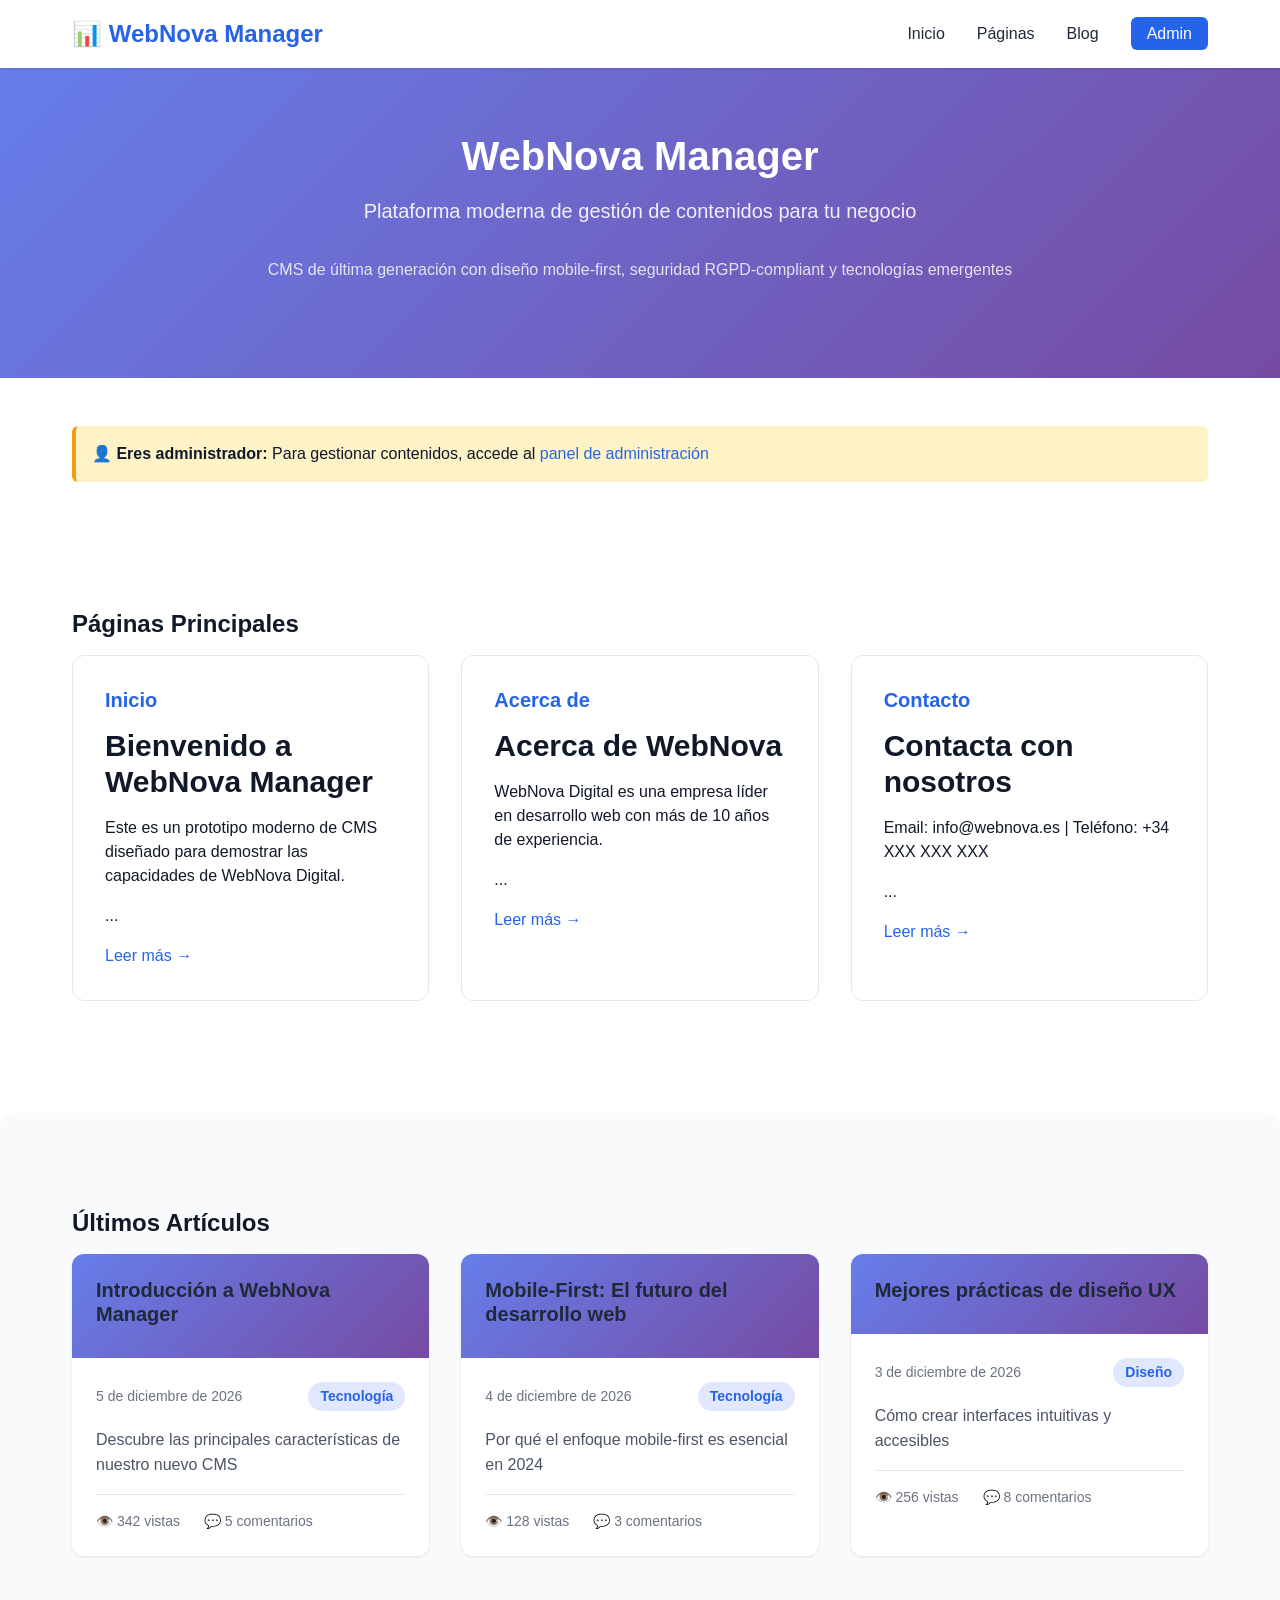
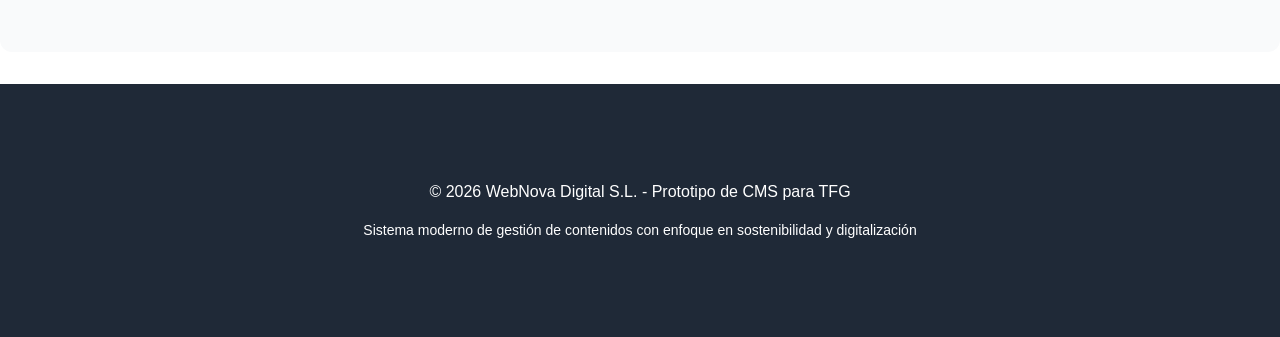
==== public/index.html @ 4efecaa6 "chore: agregar .gitignore" ====
<!DOCTYPE html>
<html lang="es">
<head>
  <meta charset="UTF-8">
  <meta name="viewport" content="width=device-width, initial-scale=1.0">
  <meta name="description" content="WebNova Manager - Plataforma moderna de gestión de contenidos">
  <title>WebNova Manager - CMS Moderno</title>
  <link rel="stylesheet" href="../assets/css/styles.css">
  <style>
    /* Public site styles */
    body {
      background: white;
    }
    
    header {
      background: white;
      box-shadow: 0 1px 3px rgba(0, 0, 0, 0.1);
      position: sticky;
      top: 0;
      z-index: 100;
    }
    
    .navbar {
      max-width: 1200px;
      margin: 0 auto;
      padding: 1rem 2rem;
      display: flex;
      justify-content: space-between;
      align-items: center;
    }
    
    .logo {
      font-size: 1.5rem;
      font-weight: 700;
      color: #2563eb;
      text-decoration: none;
    }
    
    .nav-menu {
      display: flex;
      gap: 2rem;
      list-style: none;
      margin: 0;
      padding: 0;
    }
    
    .nav-menu a {
      color: #1f2937;
      text-decoration: none;
      font-weight: 500;
      transition: color 250ms;
    }
    
    .nav-menu a:hover {
      color: #2563eb;
    }
    
    .admin-link {
      background: #2563eb;
      color: white !important;
      padding: 0.5rem 1rem;
      border-radius: 0.375rem;
    }
    
    .hero {
      background: linear-gradient(135deg, #667eea 0%, #764ba2 100%);
      color: white;
      padding: 4rem 2rem;
      text-align: center;
    }
    
    .hero h1 {
      font-size: 2.5rem;
      margin-bottom: 1rem;
      color: white;
    }
    
    .hero p {
      font-size: 1.25rem;
      margin-bottom: 2rem;
      color: rgba(255, 255, 255, 0.9);
    }
    
    .container {
      max-width: 1200px;
      margin: 0 auto;
      padding: 3rem 2rem;
    }
    
    .pages-grid {
      display: grid;
      grid-template-columns: repeat(auto-fit, minmax(300px, 1fr));
      gap: 2rem;
      margin-bottom: 4rem;
    }
    
    .page-card {
      background: white;
      border: 1px solid #e5e7eb;
      border-radius: 0.75rem;
      padding: 2rem;
      transition: all 250ms;
      cursor: pointer;
    }
    
    .page-card:hover {
      box-shadow: 0 10px 25px rgba(0, 0, 0, 0.1);
      transform: translateY(-4px);
    }
    
    .page-card h3 {
      margin-top: 0;
      color: #2563eb;
    }
    
    .page-card a {
      color: #2563eb;
      text-decoration: none;
      font-weight: 500;
    }
    
    .page-card a:hover {
      text-decoration: underline;
    }
    
    .blog-section {
      background: #f9fafb;
      padding: 3rem 2rem;
      margin-bottom: 2rem;
      border-radius: 0.75rem;
    }
    
    .blog-grid {
      display: grid;
      grid-template-columns: repeat(auto-fit, minmax(350px, 1fr));
      gap: 2rem;
    }
    
    .post-card {
      background: white;
      border-radius: 0.75rem;
      overflow: hidden;
      box-shadow: 0 1px 3px rgba(0, 0, 0, 0.1);
      transition: all 250ms;
    }
    
    .post-card:hover {
      box-shadow: 0 10px 25px rgba(0, 0, 0, 0.1);
      transform: translateY(-4px);
    }
    
    .post-header {
      background: linear-gradient(135deg, #667eea 0%, #764ba2 100%);
      color: white;
      padding: 1.5rem;
      min-height: 80px;
      display: flex;
      align-items: flex-end;
    }
    
    .post-body {
      padding: 1.5rem;
    }
    
    .post-title {
      margin: 0 0 0.5rem 0;
      font-size: 1.25rem;
      color: #1f2937;
    }
    
    .post-meta {
      display: flex;
      justify-content: space-between;
      align-items: center;
      margin-bottom: 1rem;
      font-size: 0.875rem;
      color: #6b7280;
    }
    
    .post-category {
      display: inline-block;
      background: #e0e7ff;
      color: #2563eb;
      padding: 0.25rem 0.75rem;
      border-radius: 9999px;
      font-weight: 600;
    }
    
    .post-excerpt {
      color: #4b5563;
      line-height: 1.6;
      margin-bottom: 1rem;
    }
    
    .post-stats {
      display: flex;
      gap: 1.5rem;
      font-size: 0.875rem;
      color: #6b7280;
      padding-top: 1rem;
      border-top: 1px solid #e5e7eb;
    }
    
    footer {
      background: #1f2937;
      color: white;
      padding: 3rem 2rem;
      text-align: center;
    }
    
    footer p {
      margin: 0;
    }
    
    .admin-notice {
      background: #fef3c7;
      border-left: 4px solid #f59e0b;
      padding: 1rem;
      margin-bottom: 2rem;
      border-radius: 0.375rem;
    }
    
    @media (max-width: 768px) {
      .navbar {
        flex-direction: column;
        gap: 1rem;
      }
      
      .nav-menu {
        flex-direction: column;
        gap: 1rem;
        text-align: center;
      }
      
      .hero h1 {
        font-size: 1.75rem;
      }
      
      .hero p {
        font-size: 1rem;
      }
    }
  </style>
</head>
<body>
  <!-- Header -->
  <header>
    <nav class="navbar">
      <a href="index.html" class="logo">📊 WebNova Manager</a>
      <ul class="nav-menu" id="mainNav">
        <li><a href="index.html">Inicio</a></li>
        <li><a href="#pages">Páginas</a></li>
        <li><a href="#blog">Blog</a></li>
        <li><a href="admin/dashboard.html" class="admin-link">Admin</a></li>
      </ul>
    </nav>
  </header>
  
  <!-- Hero -->
  <section class="hero">
    <h1>WebNova Manager</h1>
    <p>Plataforma moderna de gestión de contenidos para tu negocio</p>
    <p style="font-size: 1rem; opacity: 0.9;">CMS de última generación con diseño mobile-first, seguridad RGPD-compliant y tecnologías emergentes</p>
  </section>
  
  <!-- Main Content -->
  <div class="container">
    <div class="admin-notice">
      <strong>👤 Eres administrador:</strong> Para gestionar contenidos, accede al <a href="admin/dashboard.html">panel de administración</a>
    </div>
  </div>
  
  <!-- Pages Section -->
  <div class="container" id="pages">
    <h2>Páginas Principales</h2>
    <div class="pages-grid" id="pagesContainer"></div>
  </div>
  
  <!-- Blog Section -->
  <section class="blog-section" id="blog">
    <div class="container">
      <h2>Últimos Artículos</h2>
      <div class="blog-grid" id="postsContainer"></div>
    </div>
  </section>
  
  <!-- Footer -->
  <footer>
    <div class="container">
      <p>&copy; 2026 WebNova Digital S.L. - Prototipo de CMS para TFG</p>
      <p style="font-size: 0.875rem; margin-top: 1rem;">Sistema moderno de gestión de contenidos con enfoque en sostenibilidad y digitalización</p>
    </div>
  </footer>
  
  <script src="../assets/js/db.js"></script>
  <script>
    // Cargar páginas
    function loadPages() {
      const pages = DB.getPages('published');
      const html = pages.slice(0, 3).map(page => `
        <div class="page-card">
          <h3>${page.title}</h3>
          <p>${page.content.substring(0, 150)}...</p>
          <a href="#" onclick="alert('Vista detallada de página'); return false;">Leer más →</a>
        </div>
      `).join('');
      
      document.getElementById('pagesContainer').innerHTML = html;
    }
    
    // Cargar artículos
    function loadPosts() {
      const posts = DB.getPosts('published');
      const html = posts.slice(0, 6).map(post => {
        const category = DB.getCategoryById(post.categoryId);
        const date = new Date(post.createdAt).toLocaleDateString('es-ES', {
          year: 'numeric',
          month: 'long',
          day: 'numeric'
        });
        
        return `
          <div class="post-card">
            <div class="post-header">
              <h3 class="post-title">${post.title}</h3>
            </div>
            <div class="post-body">
              <div class="post-meta">
                <span>${date}</span>
                ${category ? `<span class="post-category">${category.name}</span>` : ''}
              </div>
              <p class="post-excerpt">${post.excerpt}</p>
              <div class="post-stats">
                <span>👁️ ${post.views} vistas</span>
                <span>💬 ${post.comments} comentarios</span>
              </div>
            </div>
          </div>
        `;
      }).join('');
      
      document.getElementById('postsContainer').innerHTML = html;
    }
    
    // Inicializar
    DB.initialize();
    loadPages();
    loadPosts();
  </script>
</body>
</html>
---- assets/css/styles.css ----
/* ════════════════════════════════════════════════════════════════════ */
/* WEBNOVA MANAGER - ESTILOS GLOBALES */
/* ════════════════════════════════════════════════════════════════════ */

:root {
  /* Colores Principales */
  --primary: #2563eb;
  --primary-light: #3b82f6;
  --primary-dark: #1e40af;
  --secondary: #64748b;
  --accent: #06b6d4;
  
  /* Grises */
  --gray-50: #f9fafb;
  --gray-100: #f3f4f6;
  --gray-200: #e5e7eb;
  --gray-300: #d1d5db;
  --gray-400: #9ca3af;
  --gray-500: #6b7280;
  --gray-600: #4b5563;
  --gray-700: #374151;
  --gray-800: #1f2937;
  --gray-900: #111827;
  
  /* Estados */
  --success: #10b981;
  --warning: #f59e0b;
  --danger: #ef4444;
  --info: #06b6d4;
  
  /* Espaciado */
  --spacing-xs: 0.25rem;
  --spacing-sm: 0.5rem;
  --spacing-md: 1rem;
  --spacing-lg: 1.5rem;
  --spacing-xl: 2rem;
  --spacing-2xl: 3rem;
  
  /* Tipografía */
  --font-sans: -apple-system, BlinkMacSystemFont, 'Segoe UI', 'Roboto', 'Oxygen', 'Ubuntu', 'Cantarell', sans-serif;
  --font-size-xs: 0.75rem;
  --font-size-sm: 0.875rem;
  --font-size-base: 1rem;
  --font-size-lg: 1.125rem;
  --font-size-xl: 1.25rem;
  --font-size-2xl: 1.5rem;
  --font-size-3xl: 1.875rem;
  
  /* Sombras */
  --shadow-sm: 0 1px 2px 0 rgba(0, 0, 0, 0.05);
  --shadow-md: 0 4px 6px -1px rgba(0, 0, 0, 0.1);
  --shadow-lg: 0 10px 15px -3px rgba(0, 0, 0, 0.1);
  --shadow-xl: 0 20px 25px -5px rgba(0, 0, 0, 0.1);
  
  /* Bordes */
  --radius-sm: 0.25rem;
  --radius-md: 0.375rem;
  --radius-lg: 0.5rem;
  --radius-xl: 0.75rem;
  --radius-full: 9999px;
  
  /* Transiciones */
  --transition-fast: 150ms ease-in-out;
  --transition-normal: 250ms ease-in-out;
  --transition-slow: 350ms ease-in-out;
}

/* ════════════════════════════════════════════════════════════════════ */
/* RESET Y BASE */
/* ════════════════════════════════════════════════════════════════════ */

* {
  margin: 0;
  padding: 0;
  box-sizing: border-box;
}

html {
  font-size: 16px;
  -webkit-font-smoothing: antialiased;
  -moz-osx-font-smoothing: grayscale;
}

body {
  font-family: var(--font-sans);
  font-size: var(--font-size-base);
  line-height: 1.5;
  color: var(--gray-900);
  background-color: var(--gray-50);
}

/* ════════════════════════════════════════════════════════════════════ */
/* TIPOGRAFÍA */
/* ════════════════════════════════════════════════════════════════════ */

h1, h2, h3, h4, h5, h6 {
  font-weight: 600;
  line-height: 1.2;
  margin-bottom: var(--spacing-md);
}

h1 { font-size: var(--font-size-3xl); }
h2 { font-size: var(--font-size-2xl); }
h3 { font-size: var(--font-size-xl); }
h4 { font-size: var(--font-size-lg); }
h5 { font-size: var(--font-size-base); }
h6 { font-size: var(--font-size-sm); }

p {
  margin-bottom: var(--spacing-md);
}

a {
  color: var(--primary);
  text-decoration: none;
  transition: color var(--transition-fast);
}

a:hover {
  color: var(--primary-dark);
  text-decoration: underline;
}

/* ════════════════════════════════════════════════════════════════════ */
/* FORMULARIOS */
/* ════════════════════════════════════════════════════════════════════ */

input, textarea, select {
  font-family: inherit;
  font-size: var(--font-size-base);
  padding: var(--spacing-sm) var(--spacing-md);
  border: 1px solid var(--gray-300);
  border-radius: var(--radius-lg);
  background-color: white;
  transition: border-color var(--transition-fast), box-shadow var(--transition-fast);
}

input:focus, textarea:focus, select:focus {
  outline: none;
  border-color: var(--primary);
  box-shadow: 0 0 0 3px rgba(37, 99, 235, 0.1);
}

textarea {
  resize: vertical;
  min-height: 100px;
  font-family: var(--font-sans);
}

label {
  display: block;
  margin-bottom: var(--spacing-sm);
  font-weight: 500;
  color: var(--gray-700);
}

/* ════════════════════════════════════════════════════════════════════ */
/* BOTONES */
/* ════════════════════════════════════════════════════════════════════ */

.btn {
  display: inline-flex;
  align-items: center;
  justify-content: center;
  padding: var(--spacing-sm) var(--spacing-lg);
  font-size: var(--font-size-base);
  font-weight: 500;
  border: none;
  border-radius: var(--radius-lg);
  cursor: pointer;
  transition: all var(--transition-fast);
  gap: var(--spacing-sm);
}

.btn:hover {
  transform: translateY(-2px);
  box-shadow: var(--shadow-md);
}

.btn:active {
  transform: translateY(0);
}

/* Variantes de botón */
.btn-primary {
  background-color: var(--primary);
  color: white;
}

.btn-primary:hover {
  background-color: var(--primary-dark);
}

.btn-secondary {
  background-color: var(--gray-200);
  color: var(--gray-900);
}

.btn-secondary:hover {
  background-color: var(--gray-300);
}

.btn-success {
  background-color: var(--success);
  color: white;
}

.btn-danger {
  background-color: var(--danger);
  color: white;
}

.btn-small {
  padding: var(--spacing-xs) var(--spacing-md);
  font-size: var(--font-size-sm);
}

.btn-block {
  display: flex;
  width: 100%;
}

/* ════════════════════════════════════════════════════════════════════ */
/* CARTAS Y CONTENEDORES */
/* ════════════════════════════════════════════════════════════════════ */

.card {
  background-color: white;
  border-radius: var(--radius-xl);
  box-shadow: var(--shadow-md);
  overflow: hidden;
  transition: box-shadow var(--transition-fast);
}

.card:hover {
  box-shadow: var(--shadow-lg);
}

.card-header {
  padding: var(--spacing-lg);
  border-bottom: 1px solid var(--gray-200);
  background-color: var(--gray-50);
}

.card-body {
  padding: var(--spacing-lg);
}

.card-footer {
  padding: var(--spacing-lg);
  border-top: 1px solid var(--gray-200);
  background-color: var(--gray-50);
}

.container {
  max-width: 1200px;
  margin: 0 auto;
  padding: 0 var(--spacing-md);
}

/* ════════════════════════════════════════════════════════════════════ */
/* ALERTAS */
/* ════════════════════════════════════════════════════════════════════ */

.alert {
  padding: var(--spacing-md) var(--spacing-lg);
  border-radius: var(--radius-lg);
  margin-bottom: var(--spacing-md);
  display: flex;
  align-items: center;
  gap: var(--spacing-md);
  animation: slideIn 300ms ease-out;
}

@keyframes slideIn {
  from {
    opacity: 0;
    transform: translateY(-10px);
  }
  to {
    opacity: 1;
    transform: translateY(0);
  }
}

.alert-success {
  background-color: #d1fae5;
  color: #065f46;
  border-left: 4px solid var(--success);
}

.alert-danger {
  background-color: #fee2e2;
  color: #7f1d1d;
  border-left: 4px solid var(--danger);
}

.alert-warning {
  background-color: #fef3c7;
  color: #92400e;
  border-left: 4px solid var(--warning);
}

.alert-info {
  background-color: #cffafe;
  color: #164e63;
  border-left: 4px solid var(--info);
}

/* ════════════════════════════════════════════════════════════════════ */
/* TABLA */
/* ════════════════════════════════════════════════════════════════════ */

table {
  width: 100%;
  border-collapse: collapse;
}

th {
  padding: var(--spacing-md);
  text-align: left;
  font-weight: 600;
  background-color: var(--gray-100);
  border-bottom: 2px solid var(--gray-200);
  color: var(--gray-700);
}

td {
  padding: var(--spacing-md);
  border-bottom: 1px solid var(--gray-200);
}

tbody tr:hover {
  background-color: var(--gray-50);
}

/* ════════════════════════════════════════════════════════════════════ */
/* GRID Y FLEXBOX */
/* ════════════════════════════════════════════════════════════════════ */

.grid {
  display: grid;
  gap: var(--spacing-lg);
}

.grid-2 {
  grid-template-columns: repeat(auto-fit, minmax(300px, 1fr));
}

.grid-3 {
  grid-template-columns: repeat(auto-fit, minmax(250px, 1fr));
}

.grid-4 {
  grid-template-columns: repeat(auto-fit, minmax(200px, 1fr));
}

.flex {
  display: flex;
}

.flex-between {
  display: flex;
  justify-content: space-between;
  align-items: center;
}

.flex-center {
  display: flex;
  justify-content: center;
  align-items: center;
}

.gap-sm { gap: var(--spacing-sm); }
.gap-md { gap: var(--spacing-md); }
.gap-lg { gap: var(--spacing-lg); }

/* ════════════════════════════════════════════════════════════════════ */
/* UTILIDADES */
/* ════════════════════════════════════════════════════════════════════ */

.mt-sm { margin-top: var(--spacing-sm); }
.mt-md { margin-top: var(--spacing-md); }
.mt-lg { margin-top: var(--spacing-lg); }

.mb-sm { margin-bottom: var(--spacing-sm); }
.mb-md { margin-bottom: var(--spacing-md); }
.mb-lg { margin-bottom: var(--spacing-lg); }

.p-sm { padding: var(--spacing-sm); }
.p-md { padding: var(--spacing-md); }
.p-lg { padding: var(--spacing-lg); }

.text-center { text-align: center; }
.text-right { text-align: right; }
.text-left { text-align: left; }

.text-muted { color: var(--gray-500); }
.text-success { color: var(--success); }
.text-danger { color: var(--danger); }
.text-warning { color: var(--warning); }

.font-bold { font-weight: 700; }
.font-semibold { font-weight: 600; }
.font-medium { font-weight: 500; }

.hidden { display: none; }
.visible { display: block; }

/* ════════════════════════════════════════════════════════════════════ */
/* RESPONSIVE */
/* ════════════════════════════════════════════════════════════════════ */

@media (max-width: 768px) {
  .grid-2, .grid-3, .grid-4 {
    grid-template-columns: 1fr;
  }
  
  h1 { font-size: var(--font-size-2xl); }
  h2 { font-size: var(--font-size-xl); }
  
  .container {
    padding: 0 var(--spacing-sm);
  }
}
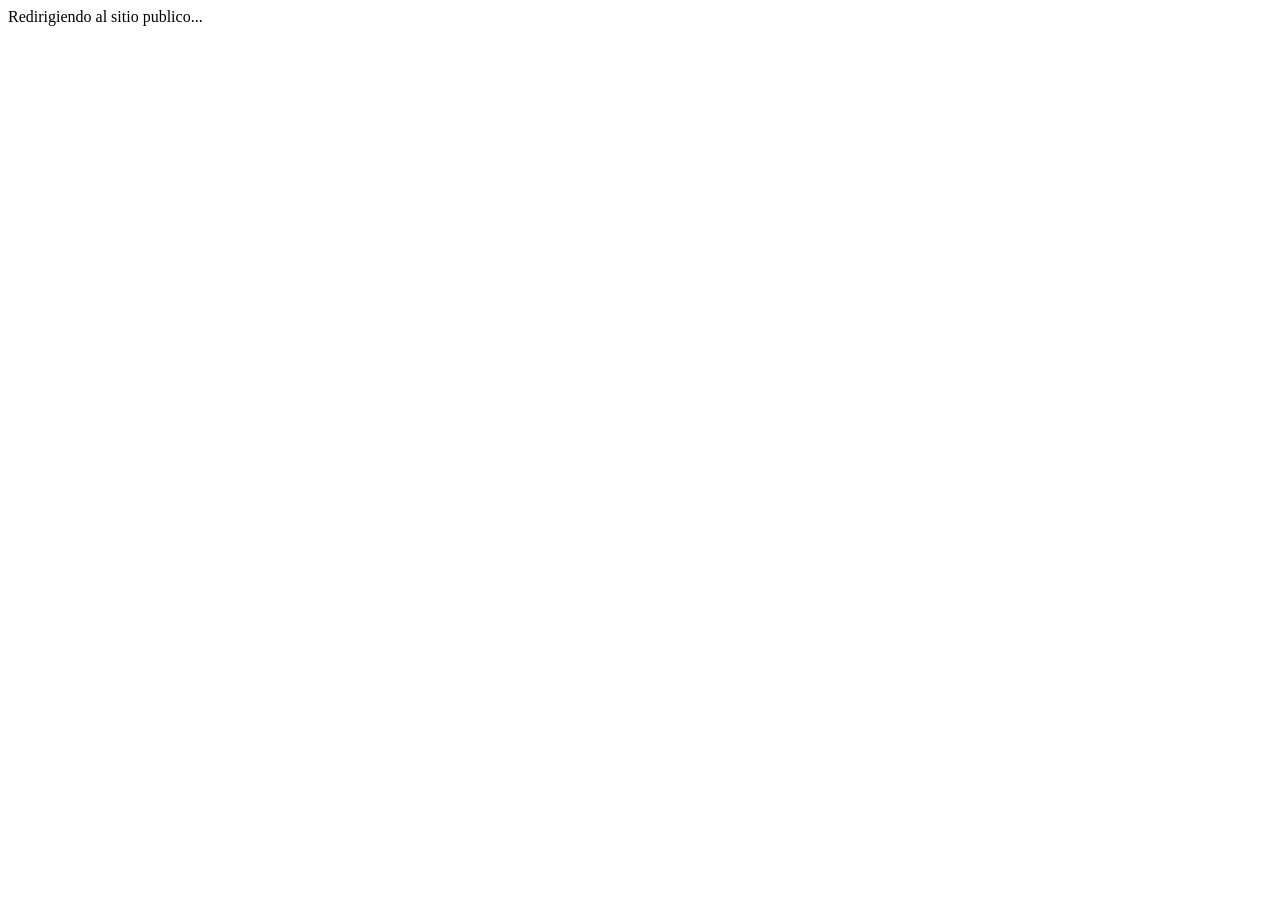
==== commit 205a6680: "actualizacion 25/05" ====
--- a/public/index.html
+++ b/public/index.html
@@ -2,350 +2,10 @@
 <html lang="es">
 <head>
   <meta charset="UTF-8">
-  <meta name="viewport" content="width=device-width, initial-scale=1.0">
-  <meta name="description" content="WebNova Manager - Plataforma moderna de gestión de contenidos">
-  <title>WebNova Manager - CMS Moderno</title>
-  <link rel="stylesheet" href="../assets/css/styles.css">
-  <style>
-    /* Public site styles */
-    body {
-      background: white;
-    }
-    
-    header {
-      background: white;
-      box-shadow: 0 1px 3px rgba(0, 0, 0, 0.1);
-      position: sticky;
-      top: 0;
-      z-index: 100;
-    }
-    
-    .navbar {
-      max-width: 1200px;
-      margin: 0 auto;
-      padding: 1rem 2rem;
-      display: flex;
-      justify-content: space-between;
-      align-items: center;
-    }
-    
-    .logo {
-      font-size: 1.5rem;
-      font-weight: 700;
-      color: #2563eb;
-      text-decoration: none;
-    }
-    
-    .nav-menu {
-      display: flex;
-      gap: 2rem;
-      list-style: none;
-      margin: 0;
-      padding: 0;
-    }
-    
-    .nav-menu a {
-      color: #1f2937;
-      text-decoration: none;
-      font-weight: 500;
-      transition: color 250ms;
-    }
-    
-    .nav-menu a:hover {
-      color: #2563eb;
-    }
-    
-    .admin-link {
-      background: #2563eb;
-      color: white !important;
-      padding: 0.5rem 1rem;
-      border-radius: 0.375rem;
-    }
-    
-    .hero {
-      background: linear-gradient(135deg, #667eea 0%, #764ba2 100%);
-      color: white;
-      padding: 4rem 2rem;
-      text-align: center;
-    }
-    
-    .hero h1 {
-      font-size: 2.5rem;
-      margin-bottom: 1rem;
-      color: white;
-    }
-    
-    .hero p {
-      font-size: 1.25rem;
-      margin-bottom: 2rem;
-      color: rgba(255, 255, 255, 0.9);
-    }
-    
-    .container {
-      max-width: 1200px;
-      margin: 0 auto;
-      padding: 3rem 2rem;
-    }
-    
-    .pages-grid {
-      display: grid;
-      grid-template-columns: repeat(auto-fit, minmax(300px, 1fr));
-      gap: 2rem;
-      margin-bottom: 4rem;
-    }
-    
-    .page-card {
-      background: white;
-      border: 1px solid #e5e7eb;
-      border-radius: 0.75rem;
-      padding: 2rem;
-      transition: all 250ms;
-      cursor: pointer;
-    }
-    
-    .page-card:hover {
-      box-shadow: 0 10px 25px rgba(0, 0, 0, 0.1);
-      transform: translateY(-4px);
-    }
-    
-    .page-card h3 {
-      margin-top: 0;
-      color: #2563eb;
-    }
-    
-    .page-card a {
-      color: #2563eb;
-      text-decoration: none;
-      font-weight: 500;
-    }
-    
-    .page-card a:hover {
-      text-decoration: underline;
-    }
-    
-    .blog-section {
-      background: #f9fafb;
-      padding: 3rem 2rem;
-      margin-bottom: 2rem;
-      border-radius: 0.75rem;
-    }
-    
-    .blog-grid {
-      display: grid;
-      grid-template-columns: repeat(auto-fit, minmax(350px, 1fr));
-      gap: 2rem;
-    }
-    
-    .post-card {
-      background: white;
-      border-radius: 0.75rem;
-      overflow: hidden;
-      box-shadow: 0 1px 3px rgba(0, 0, 0, 0.1);
-      transition: all 250ms;
-    }
-    
-    .post-card:hover {
-      box-shadow: 0 10px 25px rgba(0, 0, 0, 0.1);
-      transform: translateY(-4px);
-    }
-    
-    .post-header {
-      background: linear-gradient(135deg, #667eea 0%, #764ba2 100%);
-      color: white;
-      padding: 1.5rem;
-      min-height: 80px;
-      display: flex;
-      align-items: flex-end;
-    }
-    
-    .post-body {
-      padding: 1.5rem;
-    }
-    
-    .post-title {
-      margin: 0 0 0.5rem 0;
-      font-size: 1.25rem;
-      color: #1f2937;
-    }
-    
-    .post-meta {
-      display: flex;
-      justify-content: space-between;
-      align-items: center;
-      margin-bottom: 1rem;
-      font-size: 0.875rem;
-      color: #6b7280;
-    }
-    
-    .post-category {
-      display: inline-block;
-      background: #e0e7ff;
-      color: #2563eb;
-      padding: 0.25rem 0.75rem;
-      border-radius: 9999px;
-      font-weight: 600;
-    }
-    
-    .post-excerpt {
-      color: #4b5563;
-      line-height: 1.6;
-      margin-bottom: 1rem;
-    }
-    
-    .post-stats {
-      display: flex;
-      gap: 1.5rem;
-      font-size: 0.875rem;
-      color: #6b7280;
-      padding-top: 1rem;
-      border-top: 1px solid #e5e7eb;
-    }
-    
-    footer {
-      background: #1f2937;
-      color: white;
-      padding: 3rem 2rem;
-      text-align: center;
-    }
-    
-    footer p {
-      margin: 0;
-    }
-    
-    .admin-notice {
-      background: #fef3c7;
-      border-left: 4px solid #f59e0b;
-      padding: 1rem;
-      margin-bottom: 2rem;
-      border-radius: 0.375rem;
-    }
-    
-    @media (max-width: 768px) {
-      .navbar {
-        flex-direction: column;
-        gap: 1rem;
-      }
-      
-      .nav-menu {
-        flex-direction: column;
-        gap: 1rem;
-        text-align: center;
-      }
-      
-      .hero h1 {
-        font-size: 1.75rem;
-      }
-      
-      .hero p {
-        font-size: 1rem;
-      }
-    }
-  </style>
+  <meta http-equiv="refresh" content="0; url=index.php">
+  <title>WebNova Manager</title>
 </head>
 <body>
-  <!-- Header -->
-  <header>
-    <nav class="navbar">
-      <a href="index.html" class="logo">📊 WebNova Manager</a>
-      <ul class="nav-menu" id="mainNav">
-        <li><a href="index.html">Inicio</a></li>
-        <li><a href="#pages">Páginas</a></li>
-        <li><a href="#blog">Blog</a></li>
-        <li><a href="admin/dashboard.html" class="admin-link">Admin</a></li>
-      </ul>
-    </nav>
-  </header>
-  
-  <!-- Hero -->
-  <section class="hero">
-    <h1>WebNova Manager</h1>
-    <p>Plataforma moderna de gestión de contenidos para tu negocio</p>
-    <p style="font-size: 1rem; opacity: 0.9;">CMS de última generación con diseño mobile-first, seguridad RGPD-compliant y tecnologías emergentes</p>
-  </section>
-  
-  <!-- Main Content -->
-  <div class="container">
-    <div class="admin-notice">
-      <strong>👤 Eres administrador:</strong> Para gestionar contenidos, accede al <a href="admin/dashboard.html">panel de administración</a>
-    </div>
-  </div>
-  
-  <!-- Pages Section -->
-  <div class="container" id="pages">
-    <h2>Páginas Principales</h2>
-    <div class="pages-grid" id="pagesContainer"></div>
-  </div>
-  
-  <!-- Blog Section -->
-  <section class="blog-section" id="blog">
-    <div class="container">
-      <h2>Últimos Artículos</h2>
-      <div class="blog-grid" id="postsContainer"></div>
-    </div>
-  </section>
-  
-  <!-- Footer -->
-  <footer>
-    <div class="container">
-      <p>&copy; 2026 WebNova Digital S.L. - Prototipo de CMS para TFG</p>
-      <p style="font-size: 0.875rem; margin-top: 1rem;">Sistema moderno de gestión de contenidos con enfoque en sostenibilidad y digitalización</p>
-    </div>
-  </footer>
-  
-  <script src="../assets/js/db.js"></script>
-  <script>
-    // Cargar páginas
-    function loadPages() {
-      const pages = DB.getPages('published');
-      const html = pages.slice(0, 3).map(page => `
-        <div class="page-card">
-          <h3>${page.title}</h3>
-          <p>${page.content.substring(0, 150)}...</p>
-          <a href="#" onclick="alert('Vista detallada de página'); return false;">Leer más →</a>
-        </div>
-      `).join('');
-      
-      document.getElementById('pagesContainer').innerHTML = html;
-    }
-    
-    // Cargar artículos
-    function loadPosts() {
-      const posts = DB.getPosts('published');
-      const html = posts.slice(0, 6).map(post => {
-        const category = DB.getCategoryById(post.categoryId);
-        const date = new Date(post.createdAt).toLocaleDateString('es-ES', {
-          year: 'numeric',
-          month: 'long',
-          day: 'numeric'
-        });
-        
-        return `
-          <div class="post-card">
-            <div class="post-header">
-              <h3 class="post-title">${post.title}</h3>
-            </div>
-            <div class="post-body">
-              <div class="post-meta">
-                <span>${date}</span>
-                ${category ? `<span class="post-category">${category.name}</span>` : ''}
-              </div>
-              <p class="post-excerpt">${post.excerpt}</p>
-              <div class="post-stats">
-                <span>👁️ ${post.views} vistas</span>
-                <span>💬 ${post.comments} comentarios</span>
-              </div>
-            </div>
-          </div>
-        `;
-      }).join('');
-      
-      document.getElementById('postsContainer').innerHTML = html;
-    }
-    
-    // Inicializar
-    DB.initialize();
-    loadPages();
-    loadPosts();
-  </script>
+  Redirigiendo al sitio publico...
 </body>
-</html>+</html>
